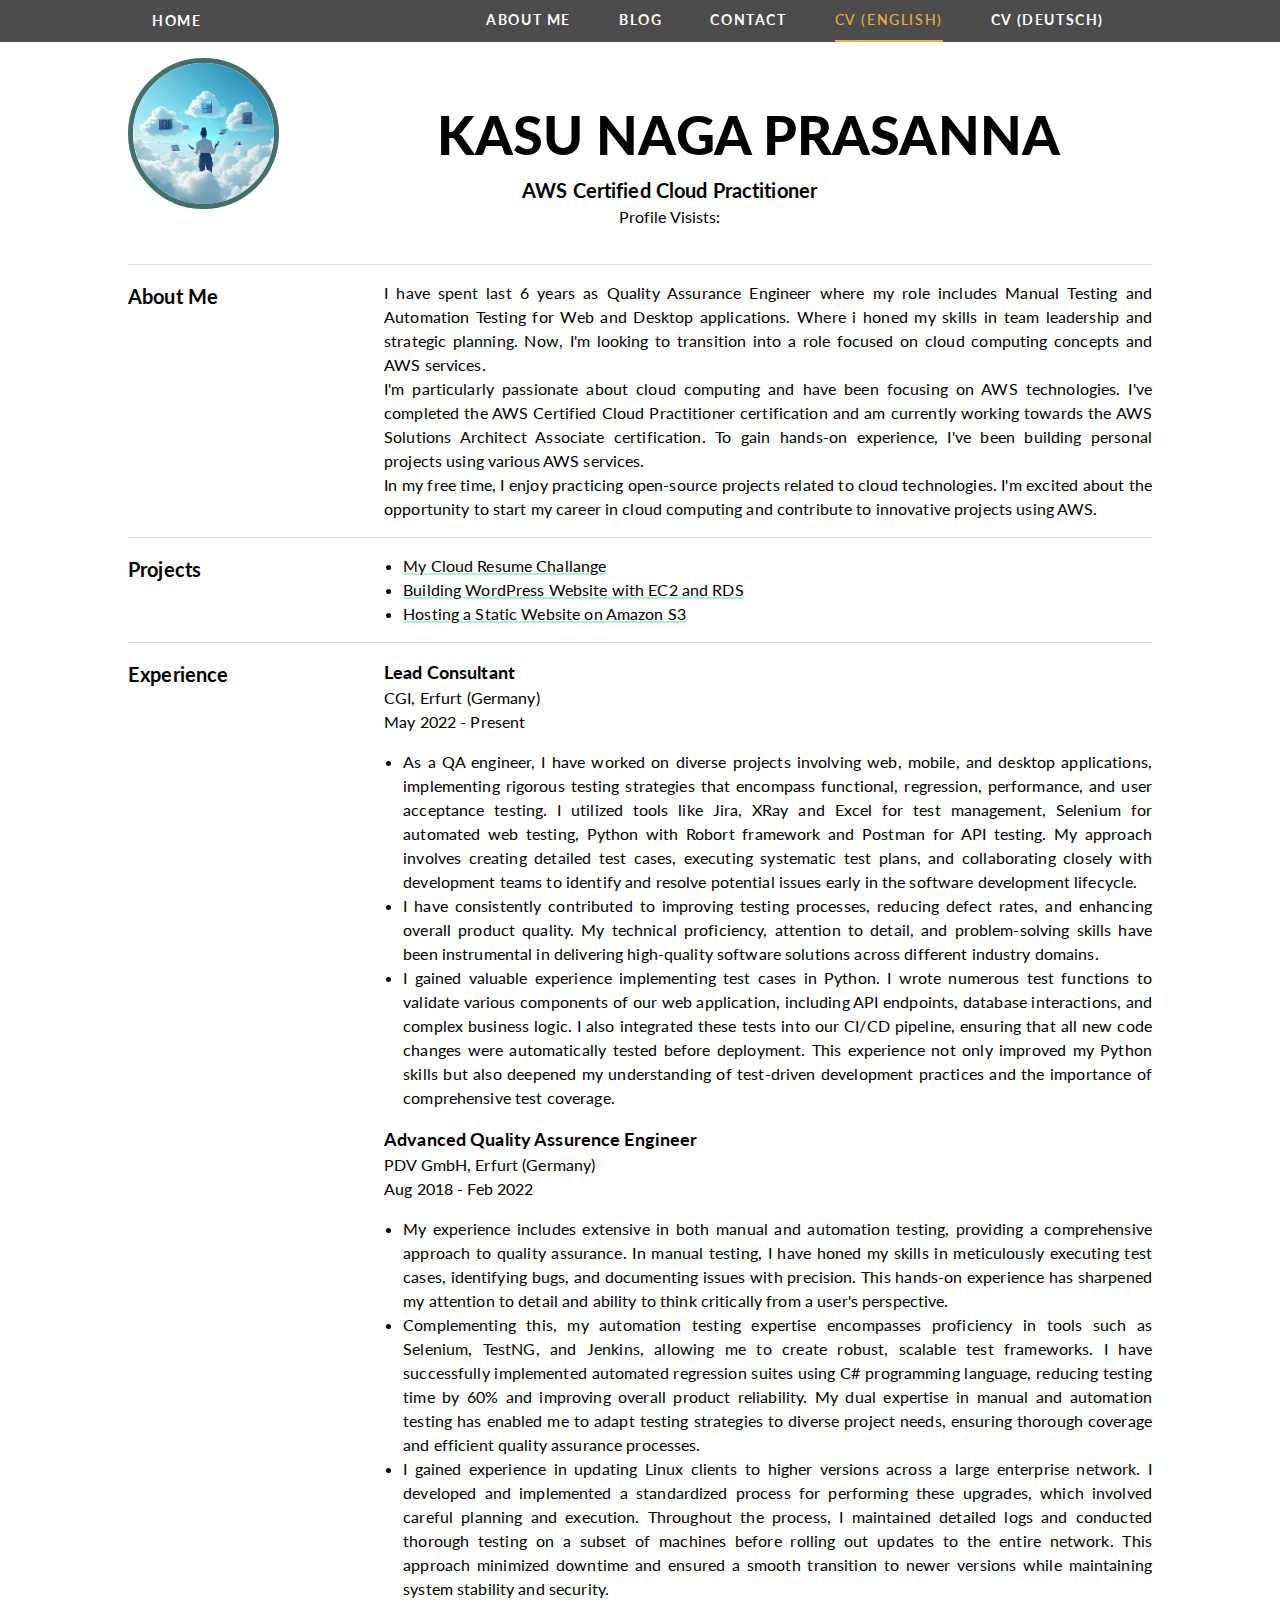
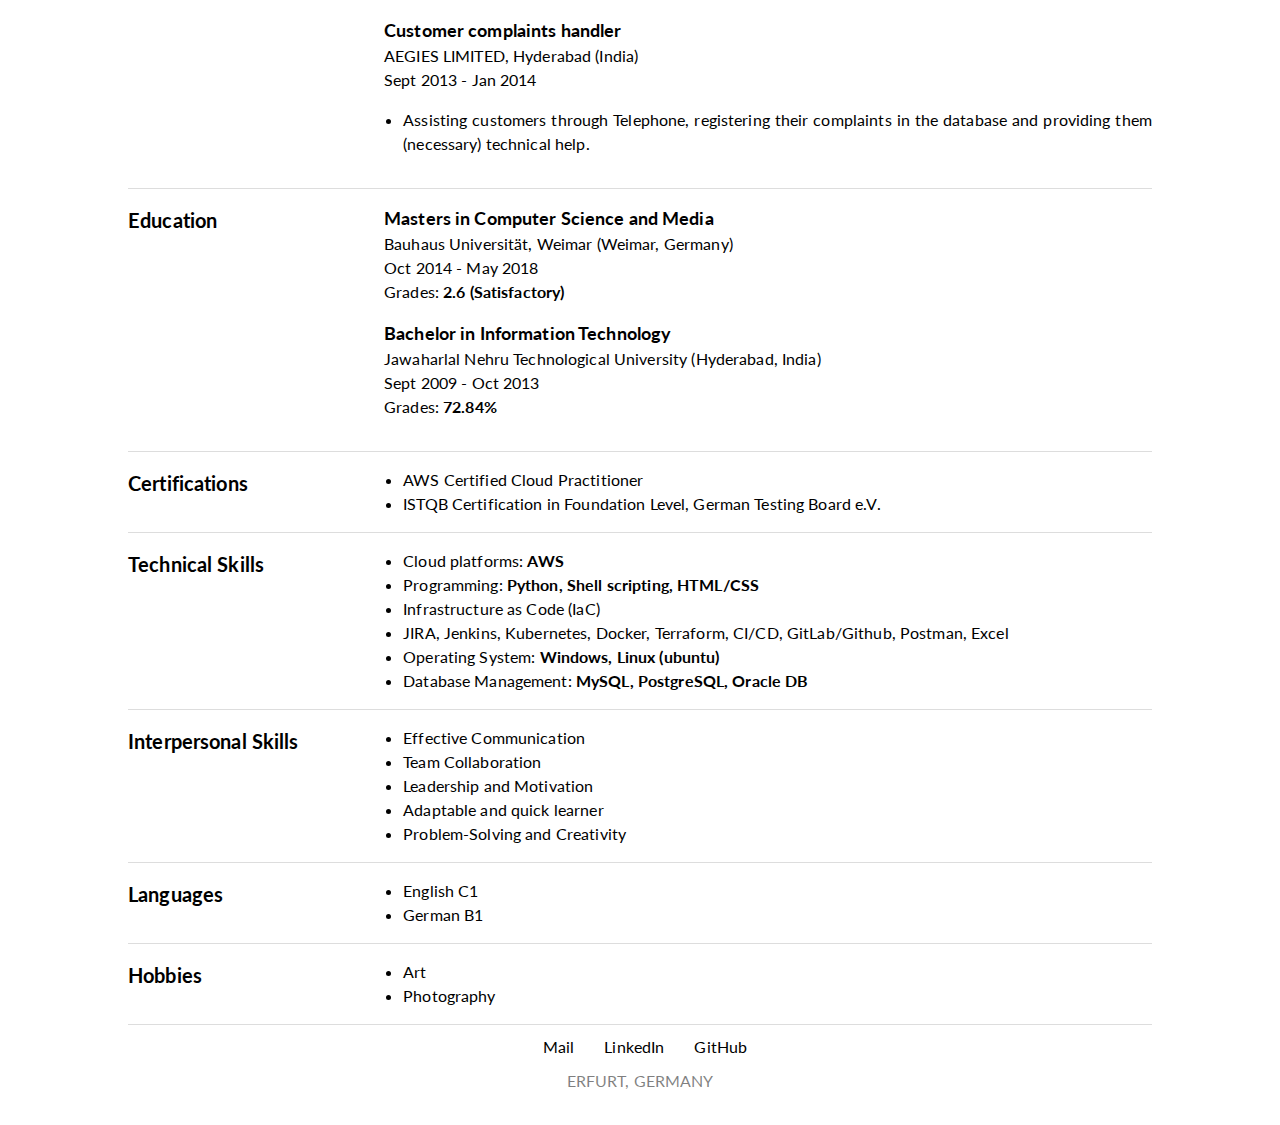
==== frontend-cloud-resume-challenge/Index.html @ e2eb5d44 "updated folder namee" ====
<!DOCTYPE html>
<html class="no-js" lang="en">

<head>
    <meta http-equiv="Content-Type" content="text/html; charset=UTF-8">
    <meta http-equiv="x-ua-compatible" content="ie=edge">
    <link rel="stylesheet" href="https://cdnjs.cloudflare.com/ajax/libs/font-awesome/6.4.2/css/all.min.css"
        integrity="sha512-z3gLpd7yknf1YoNbCzqRKc4qyor8gaKU1qmn+CShxbuBusANI9QpRohGBreCFkKxLhei6S9CQXFEbbKuqLg0DA=="
        crossorigin="anonymous" referrerpolicy="no-referrer" />
    <link rel="stylesheet" href="./style.css"> 
    <link rel="stylesheet" href="./aboutme.html"> 
    <link rel="stylesheet" href="./Home.html"> 
    <link rel="stylesheet" href="./resume_deutsch.html"> 
    <script src="./visitorcounter.js"></script>
  

    <title>Naga Prasanna Kasu - Resume</title>
    <meta name="description" content="">
    <meta name="viewport" content="width=device-width, initial-scale=1">
    <style></style>
</head>

<body>
    <!-- Nav bar -->
    <header>
         <!--Future - Cloud NOTES -->
        <nav class="navbar">
            <a href="./Home.html" class="navbar-btn-1">Home</a>
            <ul class="nav-menu">
                <li class="navbar-btn-1">
                    <a href="./aboutme.html" class="nav-link">About Me</a>
                </li>
                <li class="navbar-btn-1">
                    <a href="#" target="_blank" class="nav-link">Blog</a>
                </li>
                <li class="navbar-btn-1">
                    <a href="#footer" class="nav-link">Contact</a>
                </li>
                <li class="navbar-btn-1">
                    <a href="#" class="nav-link"><span class="active">CV (English)</span></a>
                </li>
                <li class="navbar-btn-1">
                    <a href="./resume_deutsch.html" class="nav-link">CV (Deutsch)</a>
                </li>
            </ul>          
           
            
            
        </nav>
    </header>

    <article class="wrapper">

    <section class="section-container">
        
           <h1 class="leftPanel"><img src="./cloud.jpg" alt="Naga Prasanna Kasu"
            height="200" width="200" /></h1>       
               
        <div class="section-content">                 

                <div class="section-profile-h1">  &nbsp;  &nbsp;  &nbsp;  &nbsp;  &nbsp;  &nbsp; KASU NAGA PRASANNA</div>
                <div class="viewers-count">
                    <h2> AWS Certified Cloud Practitioner</h2></div>
                <div class="viewers-count"> Profile Visists: <span id="visitors" class="viewers-count-tag"></span>
                </div>  
                
            </div>            
    </section>
   

<section class="section-profile section-container">
    <h2>About Me</h2>
    <div class="section-content">
        <p>
            I have spent last 6 years as Quality Assurance Engineer where my role includes Manual Testing and
            Automation Testing for Web and Desktop applications. Where i honed my skills in team leadership
            and strategic planning. Now, I'm looking to transition into a role
            focused on cloud computing concepts and AWS services.
            <br>
            I'm particularly passionate about cloud computing and have been focusing on AWS technologies.
I've completed the AWS Certified Cloud Practitioner certification and am currently working towards
the AWS Solutions Architect Associate certification. To gain hands-on experience, I've been
building personal projects using various AWS services.
<br>
In my free time, I enjoy practicing open-source projects related to cloud technologies. I'm excited
about the opportunity to start my career in cloud computing and contribute to innovative projects
using AWS. 
            
        </p>
    </div>
</section>

<section class="section-project section-container" id="Projects">
    <h2>Projects </h2>
    <div class="section-content">
        <ul>
            <li><a href="http://www.nagaprasannakasu.com"
                target="_blank">My Cloud Resume Challange </a><i class="fa-solid fa-up-right-from-square fa-xs"
                style="color:#b3b3b3;"></i></li>
            <li><a href="https://www.linkedin.com/pulse/building-wordpress-website-ec2-rds-naga-prasanna-kasu-21oqc/?trackingId=NIElKAmxSii2CXY2bWo1TQ%3D%3D"
                target="_blank">Building WordPress Website with EC2 and RDS  </a><i class="fa-solid fa-up-right-from-square fa-xs"
                style="color:#b3b3b3;"></i></li>            
            <li><a href="https://www.linkedin.com/pulse/step-by-step-guid-host-static-website-amazon-s3-naga-prasanna-kasu-uypuc/?trackingId=AsEiC2DrRPq3Fi%2FcV4qPsg%3D%3D"
                target="_blank">Hosting a Static Website on Amazon S3 </a><i class="fa-solid fa-up-right-from-square fa-xs"
                style="color:#b3b3b3;"></i></li>            
            
        </ul>

    </div>
</section>

<section class="section-experience section-container">
    <h2>Experience</h2>
    <div class="section-content">

        <div class="section-exp">
            <h3>Lead Consultant</h3>
            CGI, Erfurt (Germany)
            <br> May 2022 - Present        
            <ul>
                <li>As a QA engineer, I have worked on diverse projects involving web, mobile, and desktop applications, 
                    implementing rigorous testing strategies that encompass functional, regression, performance, and user acceptance testing. 
                    I utilized tools like Jira, XRay and Excel for test management, Selenium for automated web testing, Python with Robort framework 
                    and Postman for API testing. My approach involves creating detailed test cases, executing systematic test plans, and collaborating 
                    closely with development teams to identify and resolve potential issues early in the software development lifecycle.             
                </li>
                <li>I have consistently contributed to improving testing processes, reducing defect rates, and enhancing overall product quality. 
                    My technical proficiency, attention to detail, and problem-solving skills have been instrumental in delivering high-quality software solutions 
                    across different industry domains.</li>
                <li>I gained valuable experience implementing test cases in Python. I wrote numerous test functions to validate various components of our web application, 
                    including API endpoints, database interactions, and complex business logic. I also integrated these tests into our CI/CD pipeline, 
                    ensuring that all new code changes were automatically tested before deployment. This experience not only improved my Python skills but also deepened 
                    my understanding of test-driven development practices and the importance of comprehensive test coverage.</li>                
            </ul>
        </div>

        <div class="section-exp">
            <h3> Advanced Quality Assurence Engineer</h3>
            PDV GmbH, Erfurt (Germany)
            <br> Aug 2018 - Feb 2022
            <ul>
                <li> My experience includes extensive in both manual and automation testing, providing a comprehensive approach to quality assurance. 
                    In manual testing, I have honed my skills in meticulously executing test cases, identifying bugs, and documenting issues with precision. 
                    This hands-on experience has sharpened my attention to detail and ability to think critically from a user's perspective.</li>
                <li>Complementing this, my automation testing expertise encompasses proficiency in tools such as Selenium, TestNG, and Jenkins, allowing me to create robust, 
                    scalable test frameworks. I have successfully implemented automated regression suites using C# programming language, reducing testing time by 60% 
                    and improving overall product reliability. My dual expertise in manual and automation testing has enabled me to adapt testing strategies to diverse 
                    project needs, ensuring thorough coverage and efficient quality assurance processes.</li>
                <li>I gained experience in updating Linux clients to higher versions across a large enterprise network. I developed and implemented 
                    a standardized process for performing these upgrades, which involved careful planning and execution. 
                    Throughout the process, I maintained detailed logs and conducted thorough testing on a subset of machines before rolling out 
                    updates to the entire network. This approach minimized downtime and ensured a smooth transition to newer versions while maintaining 
                    system stability and security.</li>                
            </ul>
        </div>

        <div class="section-exp">
            <h3> Customer complaints handler</h3>
            AEGIES LIMITED, Hyderabad (India)
            <br> Sept 2013 - Jan 2014

            <ul>
                <li>  Assisting customers through Telephone, registering their complaints in the database and providing
                    them (necessary) technical help.</li>                              
            </ul>
        </div>
    </div>

</section>


<section class="section-education section-container">
    <h2>Education</h2>
    <div class="section-content">
    <div class="section-exp">
        <h3>Masters in Computer Science and Media</h3>
        Bauhaus Universität, Weimar (Weimar, Germany)        
        <br> Oct 2014 - May 2018
        <br> Grades: <Strong> 2.6 (Satisfactory) </Strong>         
    </div>    
    <div class="section-exp">
        <h3>Bachelor in Information Technology</h3>
        Jawaharlal Nehru Technological University (Hyderabad, India)        
        <br>  Sept 2009 - Oct 2013
        <br> Grades: <Strong> 72.84% </Strong>        
    </div>
</section>



<section class="section-certification section-container">
    <h2>Certifications</h2>
    <div class="section-content">
        <ul>
          <!--  <li>
                AWS Certified Solutions Architect – Associate <a
                    href=""
                    target="_blank"><i class="fa-solid fa-up-right-from-square fa-xs"
                        style="color:#b3b3b3;"></i></a>
            </li> -->
            <li>
                AWS Certified Cloud Practitioner <a
                    href="https://www.credly.com/badges/18f288f3-d77c-4ae2-83bc-e2104c9e75d2/public_url"
                    target="_blank"><i class="fa-solid fa-up-right-from-square fa-xs"
                        style="color:#b3b3b3;"></i></a>
            </li>
            <li>
                ISTQB Certification in Foundation Level, German Testing Board e.V. 
            </li>
            
        </ul>
    </div>
</section>

<section class="section-skills section-container">
    <h2>Technical Skills</h2>
    <div class="section-content">
        <ul>
            <li>
                Cloud platforms: <strong>AWS</strong>
            </li>
            <li>
                Programming: <Strong>Python, Shell scripting, HTML/CSS</Strong>
            </li>
            <li>
                Infrastructure as Code (IaC) 
            </li>
            <li>
                JIRA, Jenkins, Kubernetes, Docker, Terraform, CI/CD, GitLab/Github, Postman, Excel 
            </li>
            <li>
                Operating System: <strong>Windows, Linux (ubuntu)</strong>
            </li>
            <li>
                Database Management: <strong>MySQL, PostgreSQL, Oracle DB</strong>
            </li>
        </ul>
    </div>
</section>

<section class="section-certification section-container">
    <h2>Interpersonal Skills</h2>
    <div class="section-content">
        <ul>
            <li>
                Effective Communication                      
            </li>
            <li>
                Team Collaboration                      
            </li>
            <li>
                Leadership and Motivation                      
            </li>
            <li>
                Adaptable and quick learner                      
            </li>
            <li>
                Problem-Solving and Creativity                      
            </li>           
            
        </ul>
    </div>
</section>

<section class="section-certification section-container">
    <h2>Languages</h2>
    <div class="section-content">
        <ul>
            <li>
                English C1                     
            </li>
            <li>
                German B1                      
            </li>                     
            
        </ul>
    </div>
</section>

<section class="section-certification section-container">
    <h2>Hobbies</h2>
    <div class="section-content">
        <ul>
            <li>
                Art                     
            </li>
            <li>
                Photography                     
            </li>                     
            
        </ul>
    </div>
</section>

</article>




     <!-- Footer -->
     <footer class="footer" id="footer">
        <div class="footer-container">
            
            <ul>
                <li>
                    <a href="mailto:prasannakasuj@gmail.com"><i class="fa-solid fa-envelope"></i>Mail</a>
                </li>
                <li>
                    <a href="https://www.linkedin.com/in/naga-prasanna-kasu-ab7598165/" target="_blank"><i
                            class="fa-brands fa-linkedin"></i>LinkedIn</a>
                </li>
                <li>
                    <a href="https://github.com/NagaPrasannaKasu" target="_blank"><i class="fa-brands fa-github"></i>GitHub</a>
                    
                </li>  
            </ul> 
    
        </div>
        <div class="text-center ">
                        
            <p class="description font-os font-size-16 text-black-50 text-uppercase">Erfurt, Germany
            </p>
        </div>
    </footer>

</body>
---- frontend-cloud-resume-challenge/style.css ----
@import url(https://fonts.googleapis.com/css?family=Lato:400,700,900);

:root {
    --white-text-color: white;
    --highlight-color: #b3ebdd;
    --hover-color: #719183;
}

.container {
    display: flex;
    flex-direction: row;
    width: 100%;
    height: 100%;
    
  }

  * { 
    padding: 0; 
    margin: 0; 
} 
.img-center { 
    height: 70vh; 
    width: 70vw; 
    display: flex; 
    justify-content: center; 
    align-items: center; 
   /* background-color: #e6dfdf; */
} 
.img-left { 
    height: 40vh; 
    width: 40vw; 
    display: flex; 
    justify-content: left; 
    align-items: left; 
   /* background-color: #e6dfdf; */
} 

  
  .leftPanel img {
    width: 4cm;
    height: 4cm;
    margin-bottom: 0.7cm;
    border-radius: 50%;
    border: 0.15cm solid rgb(68, 112, 106);
    object-fit: cover;
    object-position: 50% 50%;
   
  }

  .site-banner .banner-area{

    background-size: cover;
    width: 100%;
    height: 100vh;
    position: relative;
}

  .site-banner .banner-area .author{
    margin: 0;
    position: absolute;
    top: 45%;
    left: 50%;
    transform: translate(-50%, -50%);
}


.text-center {
    text-align: center !important;
    align-items: center;
    
}

  .site-banner .banner-area .author .author-img{
    width: 240px;
    height: 240px;
    border-radius: 50%;
    margin: auto;
    background: url(./cloud.jpg) no-repeat;
    background-size: 110%;
    background-position: 40% 0;
}
.font-staat{
    font: normal 400 18px var(--font-staat);
}
.font-ram{
    font: normal bold 18px var(--font-ram);
}
.font-size-40{
    font-size: 40px;
}
.font-size-34{
    font-size: 34px;
}

.font-size-27{
    font-size: 27px;
}
.skill .bars p, .site-content .skill .bars span{
    line-height: 10px;
}

/*icons*/
.social-icons a{
    display:inline-block;height:3.5rem;
    width:3.5rem;
    background-color: #fff;
    color:#343a40!important;
    border-radius:100%;
    text-align:center;
    font-size:1.5rem;
    line-height:3.5rem;
    margin-right:1rem
  }
  
  .social-icons a:last-child{
    margin-right:0
  }
  
  .social-icons a:hover{
    background-color:var(--color-blue);
    transform: scale(1.2)
  }
  
  .social-icons a:hover i {
    transform: scale(1.3);
  }

  .dev-icons {
    font-size: 5rem;
  }
  
  .dev-icons .list-inline-item :hover {
    color: var(--color-blue);
  }
  /*icons*/


#footer form .row .col input[type="text"],
#footer form .row .col input[type="email"],
#footer form textarea{
    border: none;
    border-radius: 0;
    border-bottom: 1px solid gray;
    padding: 1.5rem 1rem;
}

.img-fluid {
    max-width: 90%;
    height: auto;
}

.row {
    display: -ms-flexbox;
    display: flex;
    -ms-flex-wrap: wrap;
    flex-wrap: wrap;
    margin-right: -15px;
    margin-left: -15px;
}
 
.frame {
    text-align: center;
    position: relative;
    cursor: pointer;
    perspective: 500px;
}
.pb-4, .py-4 {
    padding-bottom: 1.5rem !important;
}
.frame .details {
    width: 90%;
    height: 90%;
    padding: 5% 8%;
    position: absolute;
    content: "";
    top: 50%;
    left: 50%;
    transform: translate(-50%, -50%) rotateY(90deg);
    transform-origin: 50%;
    background: var(--color-blue);
    opacity: 0;
    transition: all 0.4s ease-in;
    color: var(--color-white);
    font-family: var(--font-ram);
}

.prose :where(iframe):not(:where([class~=not-prose] *)) {
    max-width: 100%;
}



.active {
    font-weight: 500;
    border-bottom: 2px solid;
    color: #ebaa49;
}

* {
    box-sizing: border-box;
    margin: 0;
    padding: 0;
}

body {
    color: #333;
    font-size: 1rem;
    font-family: Lato, Helvetica, Arial, sans-serif;
    font-weight: normal;
    line-height: 1.5;
    letter-spacing: .008em;
}

h2,
h3 {
    color: black;
}

h2 {
    font-size: 20px;
}

h3 {
    font-size: 18px;
}

/* navbar */

header {
    background-color:  #4c4c4c;
    font-size: 14px;
    text-transform: uppercase;
}

.navbar {
    max-width: 80%;
    margin: 0 auto;
    background-color: #4c4c4c;
    color: var(--white-text-color);
    display: flex;
    flex-direction: row;
    justify-content: space-between;
    align-items: center;
    font-weight: bold;
    letter-spacing: .10rem;
    padding: 0px 0px;
    line-height: 2.5rem;
}

.navbar a {
    list-style: none;
    text-decoration: none;
    display: block;
    color: var(--white-text-color);
}

.navbar a {
    display: flex;
    padding: 0 24px;
}


.navbar ul {
    list-style: none;
    text-decoration: none;
}

.navbar ul {
    display: flex;
    padding: 0 24px;
}

.navbar .navbar-btn-2 {
    background-color: var(--highlight-color);
}

.navbar .navbar-btn-2:hover {
    background: var(--hover-color);
}

.navbar .navbar-btn-1:hover {
    background: var(--hover-color);
}

.hamburger {
    display: none;
}

.bar {
    display: block;
    width: 25px;
    height: 3px;
    margin: 5px auto;
    -webkit-transition: all 0.3s ease-in-out;
    transition: all 0.3s ease-in-out;
    background-color: white;
}



.viewers-count {
    text-align: center;
}

.viewers-count-tag {
    color: #090c0c;
    font-weight: 600;
}

.wrapper {
    max-width: 80%;
    margin: 0 auto;
}

.section-profile-h1 {
    font-size: 54px;
    font-family: Lato, 'Open Sans', Helvetica, Arial;
    font-weight: 900;
    width: 100%;
    margin-top: 2.25rem;
    text-align: center;

}


.section-container {
    display: flex;
    flex-direction: row;
    border-bottom: 1px solid #ddd;
    padding: 1rem 0rem;
    
}

.section-container>h2 {
    display: block;
    min-width: 25%;
    max-width: auto;
}

.section-content {
    display: block;
    max-width: 80%;
    color: black;
    text-align: justify;
}

.section-container .firstsection {  
    display: flex;
    flex-direction: row;    
    max-width: 100%;
    padding: 1rem;  
    background-color: var(--highlight-color);
    align-items: center;
  }


.section-container ul {
    list-style-position: outside;
    padding-left: 1.2rem;
}

.section-container .section-exp {
    padding-bottom: 1rem;
}

.section-container .section-exp ul {
    padding-top: 1rem;
}

.section-container a {
    color: black;
    text-decoration: underline var(--highlight-color) 2px;
}

.section-container a:hover {
    text-decoration: underline var(--hover-color) 2px;
}

.project-tag-1 {
    color: black;
    text-decoration: underline var(--highlight-color) 2px;
}

/* Footer */

footer {
    max-width: 80%;
    margin: 0 auto;
    padding: 0;
    padding-bottom: 2rem;
    box-sizing: border-box;
}

footer ul li {
    list-style: none;
    display: block;
    padding: 10px 10px;
}

footer a {
    color: black;
    text-decoration: none;
}

footer .footer-container ul {
    display: flex;
    flex-direction: row;
    justify-content: center;
}

footer .fa-brands,
.fa-solid {
    padding-right: 10px;
}

footer li:hover {
    text-decoration: underline var(--hover-color) 2px;
}
.font-size-16 {
    font-size: 16px;
}
.text-black-50 {
    color: rgba(0, 0, 0, .5) !important;
}

.font-os {
    font: normal 300 18px var(--font-os);
}
.text-center {
    text-align: center !important;
    display: block;
    unicode-bidi: isolate;
}
.text-uppercase {
    text-transform: uppercase !important;
}
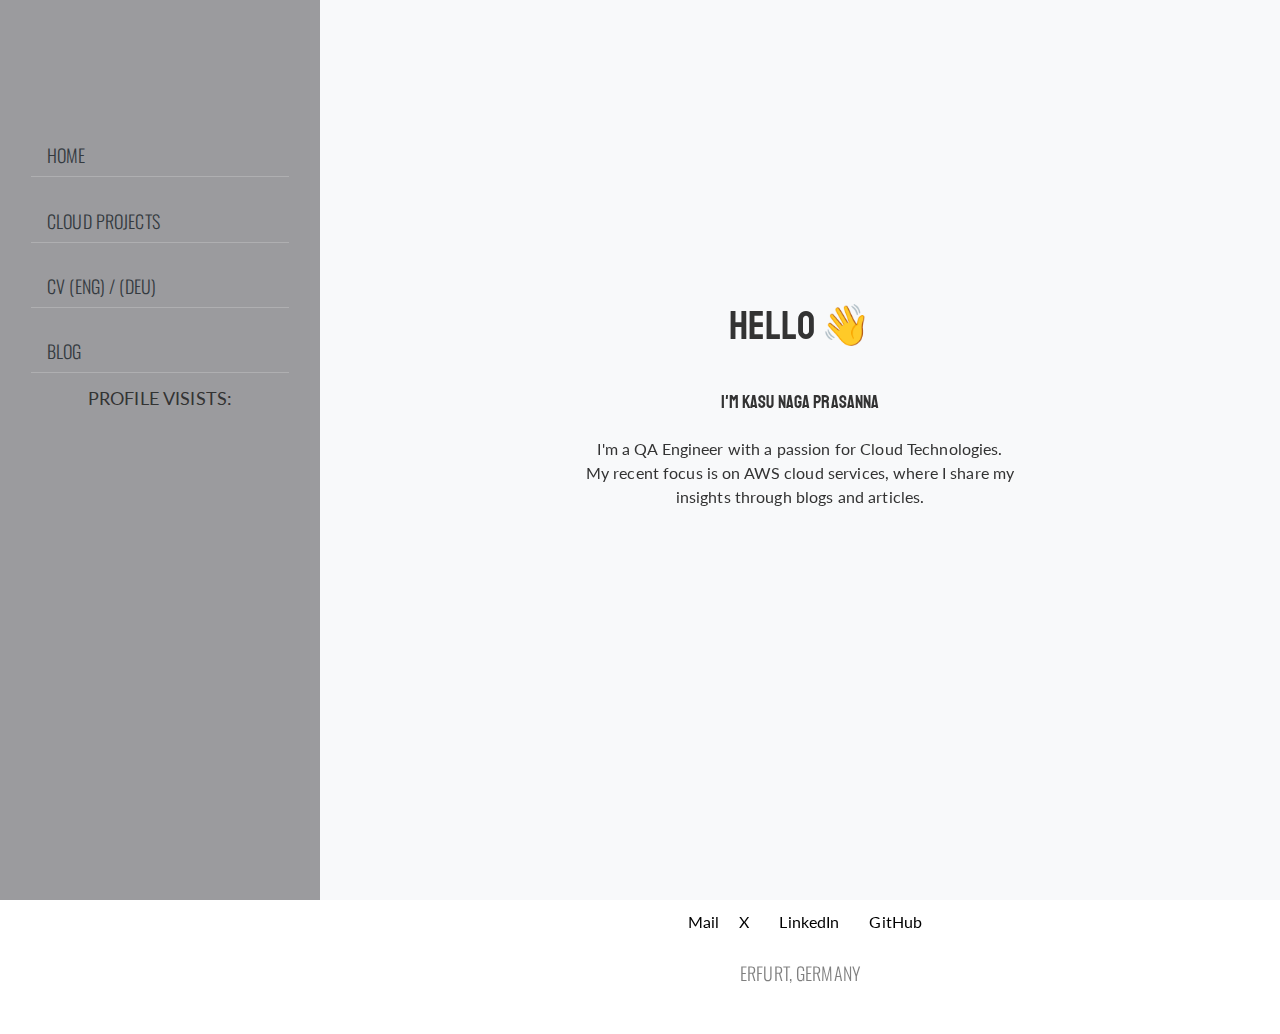
==== commit aff52456: "adding modified files to Git" ====
--- a/frontend-cloud-resume-challenge/Index.html
+++ b/frontend-cloud-resume-challenge/Index.html
@@ -1,309 +1,125 @@
 <!DOCTYPE html>
-<html class="no-js" lang="en">
+<html lang="en">
 
 <head>
-    <meta http-equiv="Content-Type" content="text/html; charset=UTF-8">
-    <meta http-equiv="x-ua-compatible" content="ie=edge">
-    <link rel="stylesheet" href="https://cdnjs.cloudflare.com/ajax/libs/font-awesome/6.4.2/css/all.min.css"
-        integrity="sha512-z3gLpd7yknf1YoNbCzqRKc4qyor8gaKU1qmn+CShxbuBusANI9QpRohGBreCFkKxLhei6S9CQXFEbbKuqLg0DA=="
-        crossorigin="anonymous" referrerpolicy="no-referrer" />
+    <meta charset="UTF-8">
+    <meta name="viewport" content="width=device-width, initial-scale=1.0">
+    <title>Naga Prasanna Kasu</title>
+
+    <link rel="stylesheet" href="https://stackpath.bootstrapcdn.com/bootstrap/4.4.1/css/bootstrap.min.css"
+        integrity="sha384-Vkoo8x4CGsO3+Hhxv8T/Q5PaXtkKtu6ug5TOeNV6gBiFeWPGFN9MuhOf23Q9Ifjh" crossorigin="anonymous">
+
+    <link rel="stylesheet" href="./style2.css">
     <link rel="stylesheet" href="./style.css"> 
-    <link rel="stylesheet" href="./aboutme.html"> 
-    <link rel="stylesheet" href="./Home.html"> 
-    <link rel="stylesheet" href="./resume_deutsch.html"> 
     <script src="./visitorcounter.js"></script>
-  
+   <!--  <link rel="icon" type="image/png" href="/assets/favicon.png">-->
 
-    <title>Naga Prasanna Kasu - Resume</title>
-    <meta name="description" content="">
-    <meta name="viewport" content="width=device-width, initial-scale=1">
-    <style></style>
+   <title>Naga Prasanna Kasu - Resume</title>
+   <meta name="description" content="">
+   <meta name="viewport" content="width=device-width, initial-scale=1">
+   
 </head>
 
 <body>
-    <!-- Nav bar -->
-    <header>
-         <!--Future - Cloud NOTES -->
-        <nav class="navbar">
-            <a href="./Home.html" class="navbar-btn-1">Home</a>
-            <ul class="nav-menu">
-                <li class="navbar-btn-1">
-                    <a href="./aboutme.html" class="nav-link">About Me</a>
-                </li>
-                <li class="navbar-btn-1">
-                    <a href="#" target="_blank" class="nav-link">Blog</a>
-                </li>
-                <li class="navbar-btn-1">
-                    <a href="#footer" class="nav-link">Contact</a>
-                </li>
-                <li class="navbar-btn-1">
-                    <a href="#" class="nav-link"><span class="active">CV (English)</span></a>
-                </li>
-                <li class="navbar-btn-1">
-                    <a href="./resume_deutsch.html" class="nav-link">CV (Deutsch)</a>
-                </li>
-            </ul>          
-           
-            
-            
-        </nav>
-    </header>
 
-    <article class="wrapper">
+    <!-- header area -->
+    <header id="header">
+        <div class="row m-0">
+            <div class="col-3 bgcolor-black">
+                <nav class="primary-nav navbar-expand-md">
+                    <div class="site-title text-center text-light py-5">
+                        <a href="#" class="navbar-brand font-staat font-size-40"></a>
+                    </div>
+                    <div class="d-flex flex-column">
+                        <a href="#home" class="nav-item nav-link text-dark font-os font-size-16 active">Home</a>
+                                             
+                        <a href="./projects.html" target="_blank"
+                            class="nav-item nav-link text-dark font-os font-size-16 active">Cloud Projects</a>  
+                        <a href="./resume_eng.html" target="_blank"
+                        class="nav-item nav-link text-dark font-os font-size-16 active">CV (ENG) / (DEU)</a>    
+                                            
+                        <a href="https://blog.nagaprasannakasu.com/" 
+                            class="nav-item nav-link text-dark font-os font-size-16 active" target="blank">Blog</a> 
+                            
+                            <div class="viewers-count"> Profile Visists: <span id="visitors" class="viewers-count-tag"></span>
+                        </div>  
+                        
+                    </div>
+                </nav>
+            </div>
+        </div>
+        <button class="toggle-button"><span class="fas fa-bars fa-2x"></span></button>
+    </header>  
+    <!-- #header area -->
 
-    <section class="section-container">
-        
-           <h1 class="leftPanel"><img src="./cloud.jpg" alt="Naga Prasanna Kasu"
-            height="200" width="200" /></h1>       
-               
-        <div class="section-content">                 
+    <main id="site-main">
+        <div class="row m-0">
+            <div class="col-md-9 offset-md-3 px-0">
 
-                <div class="section-profile-h1">  &nbsp;  &nbsp;  &nbsp;  &nbsp;  &nbsp;  &nbsp; KASU NAGA PRASANNA</div>
-                <div class="viewers-count">
-                    <h2> AWS Certified Cloud Practitioner</h2></div>
-                <div class="viewers-count"> Profile Visists: <span id="visitors" class="viewers-count-tag"></span>
-                </div>  
-                
-            </div>            
-    </section>
-   
-
-<section class="section-profile section-container">
-    <h2>About Me</h2>
-    <div class="section-content">
-        <p>
-            I have spent last 6 years as Quality Assurance Engineer where my role includes Manual Testing and
-            Automation Testing for Web and Desktop applications. Where i honed my skills in team leadership
-            and strategic planning. Now, I'm looking to transition into a role
-            focused on cloud computing concepts and AWS services.
-            <br>
-            I'm particularly passionate about cloud computing and have been focusing on AWS technologies.
-I've completed the AWS Certified Cloud Practitioner certification and am currently working towards
-the AWS Solutions Architect Associate certification. To gain hands-on experience, I've been
-building personal projects using various AWS services.
-<br>
-In my free time, I enjoy practicing open-source projects related to cloud technologies. I'm excited
-about the opportunity to start my career in cloud computing and contribute to innovative projects
-using AWS. 
-            
-        </p>
-    </div>
-</section>
-
-<section class="section-project section-container" id="Projects">
-    <h2>Projects </h2>
-    <div class="section-content">
-        <ul>
-            <li><a href="http://www.nagaprasannakasu.com"
-                target="_blank">My Cloud Resume Challange </a><i class="fa-solid fa-up-right-from-square fa-xs"
-                style="color:#b3b3b3;"></i></li>
-            <li><a href="https://www.linkedin.com/pulse/building-wordpress-website-ec2-rds-naga-prasanna-kasu-21oqc/?trackingId=NIElKAmxSii2CXY2bWo1TQ%3D%3D"
-                target="_blank">Building WordPress Website with EC2 and RDS  </a><i class="fa-solid fa-up-right-from-square fa-xs"
-                style="color:#b3b3b3;"></i></li>            
-            <li><a href="https://www.linkedin.com/pulse/step-by-step-guid-host-static-website-amazon-s3-naga-prasanna-kasu-uypuc/?trackingId=AsEiC2DrRPq3Fi%2FcV4qPsg%3D%3D"
-                target="_blank">Hosting a Static Website on Amazon S3 </a><i class="fa-solid fa-up-right-from-square fa-xs"
-                style="color:#b3b3b3;"></i></li>            
-            
-        </ul>
-
-    </div>
-</section>
-
-<section class="section-experience section-container">
-    <h2>Experience</h2>
-    <div class="section-content">
-
-        <div class="section-exp">
-            <h3>Lead Consultant</h3>
-            CGI, Erfurt (Germany)
-            <br> May 2022 - Present        
-            <ul>
-                <li>As a QA engineer, I have worked on diverse projects involving web, mobile, and desktop applications, 
-                    implementing rigorous testing strategies that encompass functional, regression, performance, and user acceptance testing. 
-                    I utilized tools like Jira, XRay and Excel for test management, Selenium for automated web testing, Python with Robort framework 
-                    and Postman for API testing. My approach involves creating detailed test cases, executing systematic test plans, and collaborating 
-                    closely with development teams to identify and resolve potential issues early in the software development lifecycle.             
-                </li>
-                <li>I have consistently contributed to improving testing processes, reducing defect rates, and enhancing overall product quality. 
-                    My technical proficiency, attention to detail, and problem-solving skills have been instrumental in delivering high-quality software solutions 
-                    across different industry domains.</li>
-                <li>I gained valuable experience implementing test cases in Python. I wrote numerous test functions to validate various components of our web application, 
-                    including API endpoints, database interactions, and complex business logic. I also integrated these tests into our CI/CD pipeline, 
-                    ensuring that all new code changes were automatically tested before deployment. This experience not only improved my Python skills but also deepened 
-                    my understanding of test-driven development practices and the importance of comprehensive test coverage.</li>                
-            </ul>
-        </div>
-
-        <div class="section-exp">
-            <h3> Advanced Quality Assurence Engineer</h3>
-            PDV GmbH, Erfurt (Germany)
-            <br> Aug 2018 - Feb 2022
-            <ul>
-                <li> My experience includes extensive in both manual and automation testing, providing a comprehensive approach to quality assurance. 
-                    In manual testing, I have honed my skills in meticulously executing test cases, identifying bugs, and documenting issues with precision. 
-                    This hands-on experience has sharpened my attention to detail and ability to think critically from a user's perspective.</li>
-                <li>Complementing this, my automation testing expertise encompasses proficiency in tools such as Selenium, TestNG, and Jenkins, allowing me to create robust, 
-                    scalable test frameworks. I have successfully implemented automated regression suites using C# programming language, reducing testing time by 60% 
-                    and improving overall product reliability. My dual expertise in manual and automation testing has enabled me to adapt testing strategies to diverse 
-                    project needs, ensuring thorough coverage and efficient quality assurance processes.</li>
-                <li>I gained experience in updating Linux clients to higher versions across a large enterprise network. I developed and implemented 
-                    a standardized process for performing these upgrades, which involved careful planning and execution. 
-                    Throughout the process, I maintained detailed logs and conducted thorough testing on a subset of machines before rolling out 
-                    updates to the entire network. This approach minimized downtime and ensured a smooth transition to newer versions while maintaining 
-                    system stability and security.</li>                
-            </ul>
-        </div>
-
-        <div class="section-exp">
-            <h3> Customer complaints handler</h3>
-            AEGIES LIMITED, Hyderabad (India)
-            <br> Sept 2013 - Jan 2014
-
-            <ul>
-                <li>  Assisting customers through Telephone, registering their complaints in the database and providing
-                    them (necessary) technical help.</li>                              
-            </ul>
-        </div>
-    </div>
-
-</section>
-
-
-<section class="section-education section-container">
-    <h2>Education</h2>
-    <div class="section-content">
-    <div class="section-exp">
-        <h3>Masters in Computer Science and Media</h3>
-        Bauhaus Universität, Weimar (Weimar, Germany)        
-        <br> Oct 2014 - May 2018
-        <br> Grades: <Strong> 2.6 (Satisfactory) </Strong>         
-    </div>    
-    <div class="section-exp">
-        <h3>Bachelor in Information Technology</h3>
-        Jawaharlal Nehru Technological University (Hyderabad, India)        
-        <br>  Sept 2009 - Oct 2013
-        <br> Grades: <Strong> 72.84% </Strong>        
-    </div>
-</section>
+                <!-- site-banner area     -->
+               <section class="site-banner bg-light" id="home">
+                    <div class="banner-area">
+                        <div class="author text-center"> 
+                            <div class="d-flex flex-column">
+                                <h1 class="text-black font-staat font-size-40 text-center text-uppercase py-3">Hello 👋</h1>
+                                <h5 class="text-black font-staat font-size-20 text-center text-uppercase py-3">I'm Kasu Naga Prasanna</h5>
+                                <p> I'm a QA Engineer with a passion for Cloud Technologies. <br> My recent focus is on AWS cloud services, 
+            where I share my insights through blogs and articles. 
+                                
+                            </div>
+                            
+                           <!-- <div class="author-img"></div>
+                            <h1 class="text-black font-staat font-size-40 text-uppercase py-3">Rishab Kumar</h1>
+                            <h5 class="text-black font-ram font-size-27">I'm a <span id="typed"></span></h5> -->
+                         </div> 
+                    </div>
+                </section> 
+                <!-- #site-banner area -->
 
 
 
-<section class="section-certification section-container">
-    <h2>Certifications</h2>
-    <div class="section-content">
-        <ul>
-          <!--  <li>
-                AWS Certified Solutions Architect – Associate <a
-                    href=""
-                    target="_blank"><i class="fa-solid fa-up-right-from-square fa-xs"
-                        style="color:#b3b3b3;"></i></a>
-            </li> -->
-            <li>
-                AWS Certified Cloud Practitioner <a
-                    href="https://www.credly.com/badges/18f288f3-d77c-4ae2-83bc-e2104c9e75d2/public_url"
-                    target="_blank"><i class="fa-solid fa-up-right-from-square fa-xs"
-                        style="color:#b3b3b3;"></i></a>
-            </li>
-            <li>
-                ISTQB Certification in Foundation Level, German Testing Board e.V. 
-            </li>
-            
-        </ul>
-    </div>
-</section>
+                <!-- site-banner area     
+                <section class="site-banner bg-light" id="aboutme">
+                    <div class="banner-area">
 
-<section class="section-skills section-container">
-    <h2>Technical Skills</h2>
-    <div class="section-content">
-        <ul>
-            <li>
-                Cloud platforms: <strong>AWS</strong>
-            </li>
-            <li>
-                Programming: <Strong>Python, Shell scripting, HTML/CSS</Strong>
-            </li>
-            <li>
-                Infrastructure as Code (IaC) 
-            </li>
-            <li>
-                JIRA, Jenkins, Kubernetes, Docker, Terraform, CI/CD, GitLab/Github, Postman, Excel 
-            </li>
-            <li>
-                Operating System: <strong>Windows, Linux (ubuntu)</strong>
-            </li>
-            <li>
-                Database Management: <strong>MySQL, PostgreSQL, Oracle DB</strong>
-            </li>
-        </ul>
-    </div>
-</section>
+                        <div class="d-flex flex-column">
+                            <h2 class="text-black font-staat font-size-20 text-center text-uppercase py-3">About Me</h2>
+                            <p> As a QA engineer, I thrive on the challenge of ensuring software quality and reliability. My role involves meticulous testing and validation processes 
+                                that guarantee products meet the highest standards before they reach the end user. I take pride in my attention to detail and my ability to identify 
+                                potential issues early in the development cycle. My passion for quality assurance drives me to continuously learn and adapt, embracing new tools and 
+                                methodologies that enhance my testing strategies.
+                                    <br> <br>
+                                    In addition to my technical expertise, I am a <strong> cloud enthusiast </strong>. The rapid evolution of cloud technologies fascinates me, 
+                                    and I enjoy exploring how they can transform businesses and improve operational efficiency. I stay updated on the latest trends in cloud computing, 
+                                    from infrastructure as a service (IaaS) to platform as a service (PaaS), and I actively seek opportunities to integrate cloud solutions into my projects.
+                                    This enthusiasm not only enhances my skill set but also allows me to contribute innovative ideas that leverage the power of the cloud.
+                                <br>
+                                <br>
+                                Beyond my professional pursuits, I have a deep passion for Drawing, Photography and I love to film and edit the videos. These creative outlets provide me with a refreshing balance to my 
+                                technical work. Drawing allows me to express my imagination and develop my artistic skills, while photography captures moments in time, telling stories
+                                through visuals. Whether it's sketching potraits or snapping candid shots of everyday life, these hobbies fuel my creativity and inspire me to see the 
+                                world from different perspectives. Together, my professional skills and personal passions create a well-rounded individual who values both precision and 
+                                creativity in all aspects of life.
+                                </p>
+                            
+                                <a href="https://www.youtube.com/@CharuCharita5792" target="_blank" class="nav-link"> <img height="28" src="https://em-content.zobj.net/content/2020/04/05/yt.png" width="28"> Be Brave to watch😜</a>
+                                
+                            </div>
+                        </div>
+                    </section> -->
 
-<section class="section-certification section-container">
-    <h2>Interpersonal Skills</h2>
-    <div class="section-content">
-        <ul>
-            <li>
-                Effective Communication                      
-            </li>
-            <li>
-                Team Collaboration                      
-            </li>
-            <li>
-                Leadership and Motivation                      
-            </li>
-            <li>
-                Adaptable and quick learner                      
-            </li>
-            <li>
-                Problem-Solving and Creativity                      
-            </li>           
-            
-        </ul>
-    </div>
-</section>
+                   
 
-<section class="section-certification section-container">
-    <h2>Languages</h2>
-    <div class="section-content">
-        <ul>
-            <li>
-                English C1                     
-            </li>
-            <li>
-                German B1                      
-            </li>                     
-            
-        </ul>
-    </div>
-</section>
-
-<section class="section-certification section-container">
-    <h2>Hobbies</h2>
-    <div class="section-content">
-        <ul>
-            <li>
-                Art                     
-            </li>
-            <li>
-                Photography                     
-            </li>                     
-            
-        </ul>
-    </div>
-</section>
-
-</article>
-
-
-
-
-     <!-- Footer -->
+                <!-- Footer -->
      <footer class="footer" id="footer">
         <div class="footer-container">
             
             <ul>
                 <li>
                     <a href="mailto:prasannakasuj@gmail.com"><i class="fa-solid fa-envelope"></i>Mail</a>
+                </li>
+                <li>
+                     <a href="https://x.com/prasannakasuj" target="_blank"><i class="fab fa-x"></i>X</a>
                 </li>
                 <li>
                     <a href="https://www.linkedin.com/in/naga-prasanna-kasu-ab7598165/" target="_blank"><i
@@ -323,4 +139,13 @@
         </div>
     </footer>
 
-</body>+            </div>
+        </div>
+    </main>
+
+   
+
+    
+</body>
+
+</html>--- a/frontend-cloud-resume-challenge/style2.css
+++ b/frontend-cloud-resume-challenge/style2.css
@@ -0,0 +1,264 @@
+@import url('https://fonts.googleapis.com/css?family=Oswald|Rambla|Staatliches&display=swap');
+
+body{
+    margin: 0;
+    padding: 0;
+}
+
+:root{
+    --color-black: #000000;
+    --color-white: #ffffff;
+    --color-border: #ffffff34;
+    --color-blue: #9b9b9e;
+    --font-staat: 'Staatliches', cursive;
+    --font-os:  'Oswald', sans-serif;
+    --font-ram: 'Rambla', sans-serif;
+}
+
+/* global classes */
+.font-staat{
+    font: normal 400 18px var(--font-staat);
+}
+.font-os{
+    font: normal 300 18px var(--font-os);
+}
+.font-ram{
+    font: normal bold 18px var(--font-ram);
+}
+
+.font-size-40{
+    font-size: 40px;
+}
+.font-size-34{
+    font-size: 34px;
+}
+.font-size-27{
+    font-size: 27px;
+}
+.font-size-20{
+    font-size: 20px;
+}
+.font-size-16{
+    font-size: 16px;
+}
+
+.bgcolor-black{
+    background-color: var(--color-blue);
+}
+
+.text-center {
+    text-align: center !important;
+    align-items: center;
+    
+}
+/* #global classes */
+
+#header{
+    position: fixed;
+    top: 0;
+    left: 0;
+    width: 100%;
+    z-index:1;
+    transition: left .5s ease;
+}
+
+#header nav{
+    height: 100vh;
+}
+#header .site-title .navbar-brand{
+    letter-spacing: 2px;
+    color: var(--color-blackmist);
+}
+
+#header .nav-link{
+    margin: .7rem 1rem;
+    border-bottom: 1px solid var(--color-border);
+    text-transform: uppercase;
+}
+
+#header .nav-link:hover{
+    color: var(--color-white) !important;
+}
+
+#header .toggle-button{
+    background: none;
+    color: var(--color-black);
+    position: fixed;
+    top: 25px;
+    right: 20px;
+    border: 1px solid var(--color-border);
+}
+
+.toggle-left{
+    left: 0 !important;
+    width: 1000px !important;
+}
+
+/* site-main */
+
+.site-banner .banner-area{
+
+    background-size: cover;
+    width: 100%;
+    height: 100vh;
+    position: relative;
+}
+
+.site-banner .banner-area .author{
+    margin: 0;
+    position: absolute;
+    top: 45%;
+    left: 50%;
+    transform: translate(-50%, -50%);
+}
+
+.site-banner .banner-area .author .author-img{
+    width: 240px;
+    height: 240px;
+    border-radius: 50%;
+    margin: auto;
+    background: url(./assets/avatar-alt.png) no-repeat;
+    background-size: 110%;
+    background-position: 40% 0;
+}
+
+.skill .bars p, .site-content .skill .bars span{
+    line-height: 10px;
+}
+
+#footer form .row .col input[type="text"],
+#footer form .row .col input[type="email"],
+#footer form textarea{
+    border: none;
+    border-radius: 0;
+    border-bottom: 1px solid gray;
+    padding: 1.5rem 1rem;
+}
+/* Footer */
+
+footer {
+    max-width: 80%;
+    margin: 0 auto;
+    padding: 0;
+    padding-bottom: 2rem;
+    box-sizing: border-box;
+}
+
+footer ul li {
+    list-style: none;
+    display: block;
+    padding: 10px 10px;
+}
+
+footer a {
+    color: black;
+    text-decoration: none;
+}
+
+footer .footer-container ul {
+    display: flex;
+    flex-direction: row;
+    justify-content: center;
+}
+
+footer .fa-brands,
+.fa-solid {
+    padding-right: 10px;
+}
+
+footer li:hover {
+    text-decoration: underline var(--hover-color) 2px;
+}
+
+@media screen and (min-width: 768px){
+    .toggle-button{
+        display: none;
+    }
+    #header{
+        z-index:0;
+    }
+}
+
+#typed{
+    color: var(--color-blue);
+}
+/* #site-main */
+
+
+/*icons*/
+.social-icons a{
+    display:inline-block;height:3.5rem;
+    width:3.5rem;
+    background-color: #fff;
+    color:#343a40!important;
+    border-radius:100%;
+    text-align:center;
+    font-size:1.5rem;
+    line-height:3.5rem;
+    margin-right:1rem
+  }
+  
+  .social-icons a:last-child{
+    margin-right:0
+  }
+  
+  .social-icons a:hover{
+    background-color:var(--color-blue);
+    transform: scale(1.2)
+  }
+  
+  .social-icons a:hover i {
+    transform: scale(1.3);
+  }
+
+  .dev-icons {
+    font-size: 5rem;
+  }
+  
+  .dev-icons .list-inline-item :hover {
+    color: var(--color-blue);
+  }
+  /*icons*/
+
+
+
+  /*project*/
+.frame {
+	text-align: center;	
+	position: relative;
+	cursor: pointer;	
+	perspective: 500px; 
+}
+
+.frame .details {
+	width: 90%;
+	height: 90%;	
+	padding: 5% 8%;
+	position: absolute;
+	content: "";
+	top: 50%;
+	left: 50%;
+	transform: translate(-50%, -50%) rotateY(90deg);
+	transform-origin: 50%;
+	background: var(--color-blue);	
+	opacity: 0;
+    transition: all 0.4s ease-in;
+    color: var(--color-white);
+    font-family: var(--font-ram);
+}
+
+.frame:hover .details {
+	transform: translate(-50%, -50%) rotateY(0deg);
+	opacity: 1;
+}
+
+
+/*project icons- github and live site*/
+.giti, .eye{
+    font-size: 3rem;
+    color: var(--color-white);
+}
+
+.eye :hover{
+    color: var(--color-white);
+}--- a/frontend-cloud-resume-challenge/style.css
+++ b/frontend-cloud-resume-challenge/style.css
@@ -228,7 +228,7 @@
 
 header {
     background-color:  #4c4c4c;
-    font-size: 14px;
+    font-size: 18px;
     text-transform: uppercase;
 }
 
@@ -303,7 +303,7 @@
 }
 
 .viewers-count-tag {
-    color: #090c0c;
+    color: #b2c9c9;
     font-weight: 600;
 }
 
